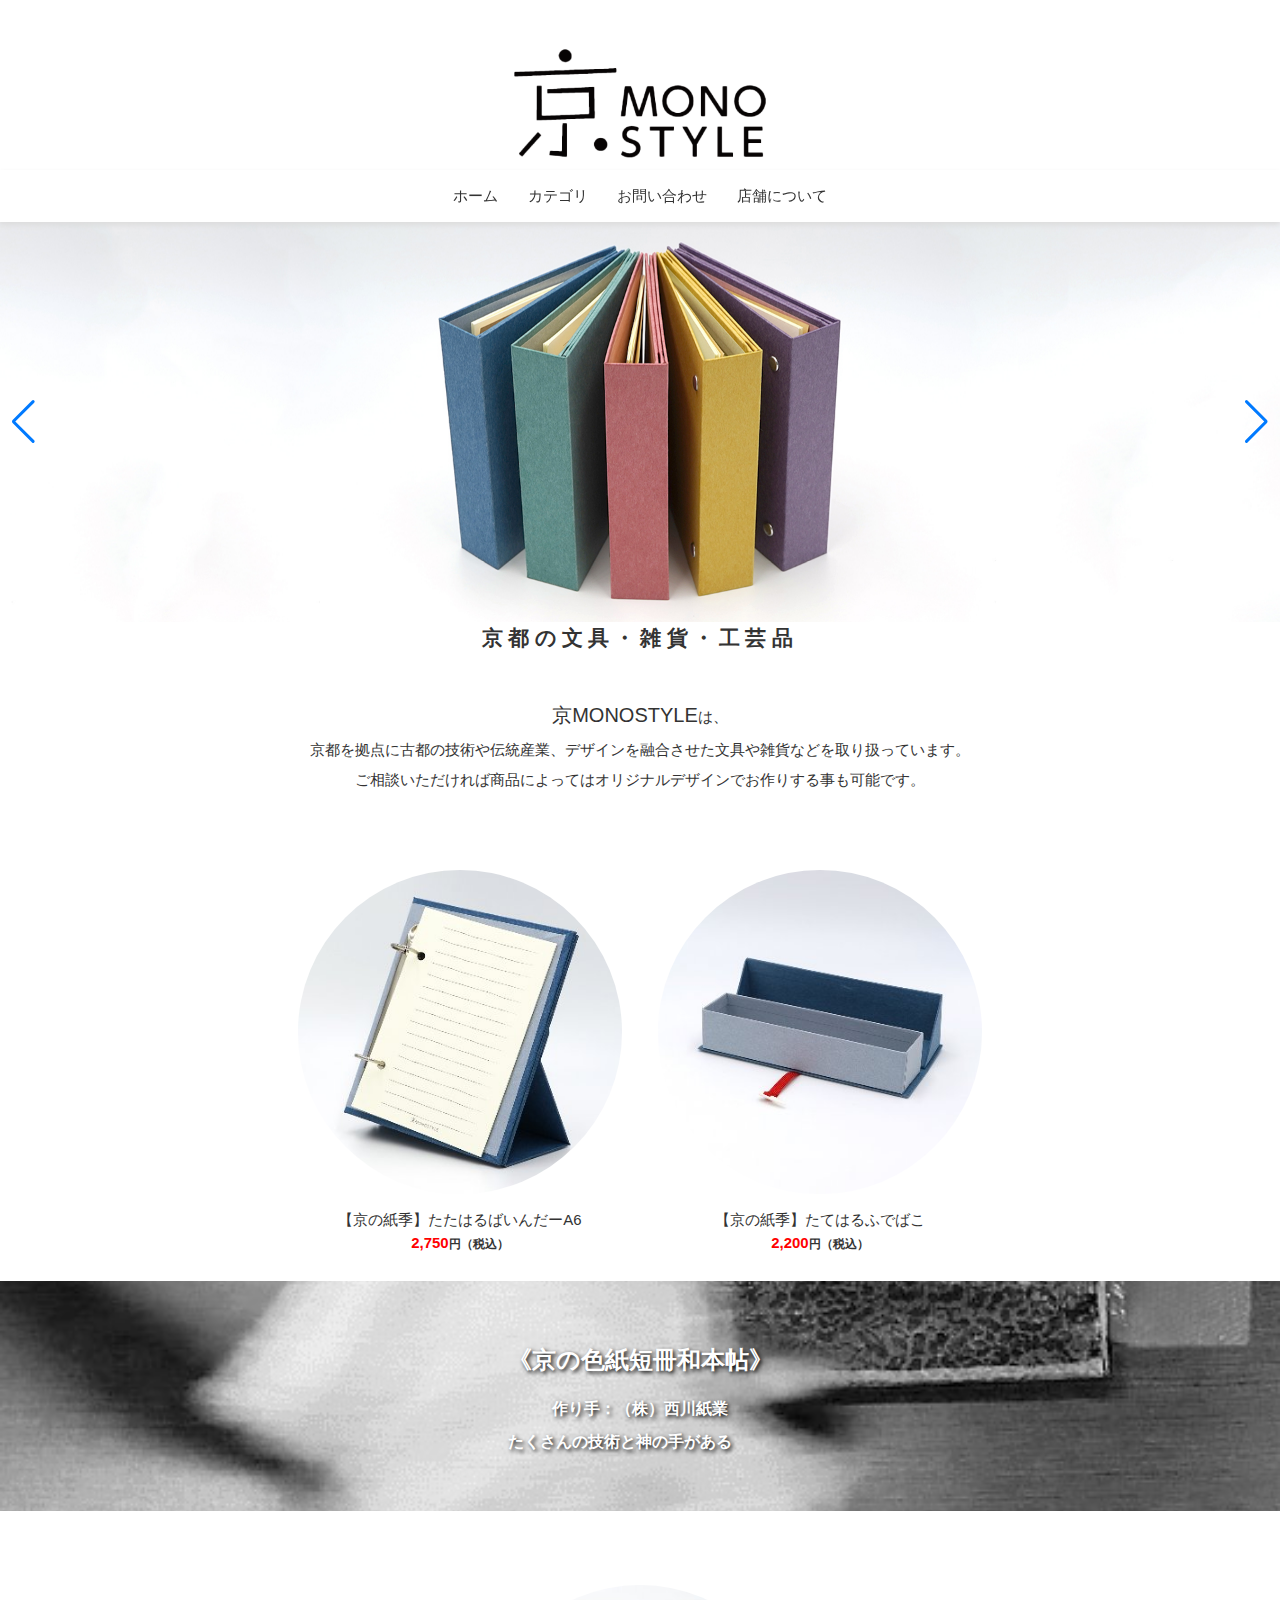
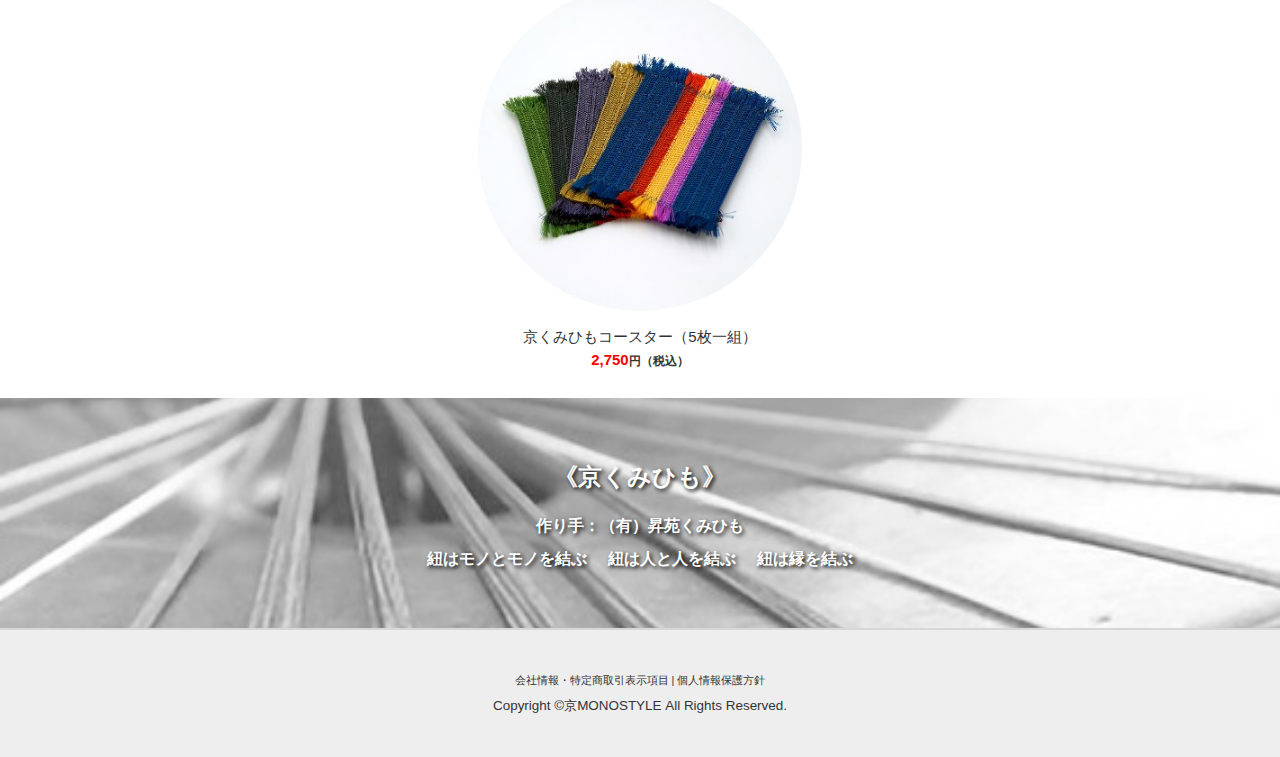
==== index.html @ f0dd2662 "first commit" ====
<!DOCTYPE html>
<html lang="ja">

<head>
  <meta charset="UTF-8">
  <meta name="viewport" content="width=device-width, initial-scale=1.0">
  <title>Document</title>
  <link href="https://fonts.googleapis.com/css2?family=Noto+Serif+JP:wght@200;400;700;900&display=swap" rel="stylesheet">
  <link rel="stylesheet" href="./style.css">
  <!-- <script src="./js/swiper-bundle.min.js" defer></script> -->
  <script src="./js/main.js" defer></script>
</head>

<body id="kyomonostyle">
  <div class="header">
    <div class="header__page-title image-wrapper">
      <img src="./images/logo.png" alt="京MONOSTYLEのロゴ">
    </div>
  </div>
  
  <div id="main-content" class="main">
    <ul class="global-menu">
      <li><a href="#">ホーム</a></li>
      <li><a href="#">カテゴリ</a></li>
      <li><a href="#">お問い合わせ</a></li>
      <li><a href="#">店舗について</a></li>
    </ul>

    <!-- Slider main container -->
    <div class="swiper">
      <!-- Additional required wrapper -->
      <div class="swiper-wrapper">
        <!-- Slides -->
        <div class="swiper-slide">
          <img src="./images/1_home_image-slide_00.jpg" alt="">
        </div>
        <div class="swiper-slide">
          <img src="./images/1_home_image-slide_01.jpg" alt="">
        </div>
        <div class="swiper-slide">
          <img src="./images/1_home_image-slide_02.jpg" alt="">
        </div>
        <div class="swiper-slide">
          <img src="./images/1_home_image-slide_03.jpg" alt="">
        </div>
        <div class="swiper-slide">
          <img src="./images/1_home_image-slide_04.jpg" alt="">
        </div>
      </div>

      <!-- If we need navigation buttons -->
      <div class="swiper-button-prev"></div>
      <div class="swiper-button-next"></div>
    </div>    

    <div class="lead content-width">
      <h2 class="main__header2">京都の文具・雑貨・工芸品</h2>
      <div class="main__lead-copy">
        <span class="font-md">京MONOSTYLE</span>は、<br />京都を拠点に古都の技術や伝統産業、デザインを融合させた文具や雑貨などを取り扱っています。<br />ご相談いただければ商品によってはオリジナルデザインでお作りする事も可能です。
      </div>
    </div>
    <div class="main__inner content-width">
      <ul class="main__item-index">
        <li>
          <a href="">
            <div class="image-wrapper">
              <img src="./images/1_home_list.item.1.15.jpg" alt="">
            </div>
            <div class="main__item-name">
              【京の紙季】たたはるばいんだーA6
            </div> 
            <div class="main__item-fee">
              2,750<span>円（税込）</span>
            </div>
          </a>
        </li>
        <li>
          <a href="">
            <div class="image-wrapper">
              <img src="./images/1_home_list.item.2.1.jpg" alt="">
            </div>
            <div class="main__item-name">
              【京の紙季】たてはるふでばこ
            </div> 
            <div class="main__item-fee">
              2,200<span>円（税込）</span>
            </div>
          </a>
        </li>
      </ul>
    </div>
    <div class="main__maker shop-nishikawa">
      <div class="wrapper">
        <h3 class="main__header3">《京の色紙短冊和本帖》</h3>
        <div class="main__item-maker">作り手：（株）西川紙業</div>
        <div class="main__catch-copy">たくさんの技術と神の手がある</div>
      </div>
    </div>
  
    <div class="main__inner content-width">
      <ul class="main__item-index">
        <li>
          <a href="">
            <div class="image-wrapper">
              <img src="./images/1_home_list.item.8.1.jpg" alt="">
            </div>
            <div class="main__item-name">
              京くみひもコースター（5枚一組）
            </div> 
            <div class="main__item-fee">
              2,750<span>円（税込）</span>
            </div>
          </a>
        </li>
      </ul>
    
    </div>
    <div class="main__maker shop-syouen">
      <div class="wrapper">
        <h3 class="main__header3">《京くみひも》</h3>
        <div class="main__item-maker">作り手：（有）昇苑くみひも</div>
        <div class="main__catch-copy">
          <span>紐はモノとモノを結ぶ</span><span>紐は人と人を結ぶ</span><span>紐は縁を結ぶ</span>
        </div>
      </div>
    </div>
  </div>
 
  <div class="footer">
    <div class="copyright">
      <div class="copyright__small">会社情報・特定商取引表示項目&nbsp;|&nbsp;個人情報保護方針</div>
      <div>Copyright&nbsp;©京MONOSTYLE&nbsp;All&nbsp;Rights&nbsp;Reserved.</div>
    </div>
  </div>
</body>

</html>
---- style.css ----
*,
*::before,
*::after {
  box-sizing: border-box;
}

* {
  margin: 0;
}

html,
body {
  height: 100%;
}

body {
  line-height: 1.7;
  -webkit-font-smoothing: antialiased;
}

img,
picture,
video,
canvas,
svg {
  display: block;
  width: 100%;
  height: 100%;
  -o-object-fit: cover;
     object-fit: cover;
  /* org */
  /* svg {
    display: block;
    max-width: 100%; */
}

input,
button,
textarea,
select {
  font: inherit;
}

p,
h1,
h2,
h3,
h4,
h5,
h6 {
  overflow-wrap: break-word;
}

#root,
#__next {
  isolation: isolate;
}

a {
  color: #333;
}

/**
 * Swiper 8.4.7
 * Most modern mobile touch slider and framework with hardware accelerated transitions
 * https://swiperjs.com
 *
 * Copyright 2014-2023 Vladimir Kharlampidi
 *
 * Released under the MIT License
 *
 * Released on: January 30, 2023
 */
@font-face {
  font-family: swiper-icons;
  src: url("data:application/font-woff;charset=utf-8;base64, [base64]//wADZ2x5ZgAAAywAAADMAAAD2MHtryVoZWFkAAABbAAAADAAAAA2E2+eoWhoZWEAAAGcAAAAHwAAACQC9gDzaG10eAAAAigAAAAZAAAArgJkABFsb2NhAAAC0AAAAFoAAABaFQAUGG1heHAAAAG8AAAAHwAAACAAcABAbmFtZQAAA/gAAAE5AAACXvFdBwlwb3N0AAAFNAAAAGIAAACE5s74hXjaY2BkYGAAYpf5Hu/j+W2+MnAzMYDAzaX6QjD6/4//Bxj5GA8AuRwMYGkAPywL13jaY2BkYGA88P8Agx4j+/8fQDYfA1AEBWgDAIB2BOoAeNpjYGRgYNBh4GdgYgABEMnIABJzYNADCQAACWgAsQB42mNgYfzCOIGBlYGB0YcxjYGBwR1Kf2WQZGhhYGBiYGVmgAFGBiQQkOaawtDAoMBQxXjg/wEGPcYDDA4wNUA2CCgwsAAAO4EL6gAAeNpj2M0gyAACqxgGNWBkZ2D4/wMA+xkDdgAAAHjaY2BgYGaAYBkGRgYQiAHyGMF8FgYHIM3DwMHABGQrMOgyWDLEM1T9/w8UBfEMgLzE////P/5//f/V/xv+r4eaAAeMbAxwIUYmIMHEgKYAYjUcsDAwsLKxc3BycfPw8jEQA/[base64]/uznmfPFBNODM2K7MTQ45YEAZqGP81AmGGcF3iPqOop0r1SPTaTbVkfUe4HXj97wYE+yNwWYxwWu4v1ugWHgo3S1XdZEVqWM7ET0cfnLGxWfkgR42o2PvWrDMBSFj/IHLaF0zKjRgdiVMwScNRAoWUoH78Y2icB/yIY09An6AH2Bdu/UB+yxopYshQiEvnvu0dURgDt8QeC8PDw7Fpji3fEA4z/PEJ6YOB5hKh4dj3EvXhxPqH/SKUY3rJ7srZ4FZnh1PMAtPhwP6fl2PMJMPDgeQ4rY8YT6Gzao0eAEA409DuggmTnFnOcSCiEiLMgxCiTI6Cq5DZUd3Qmp10vO0LaLTd2cjN4fOumlc7lUYbSQcZFkutRG7g6JKZKy0RmdLY680CDnEJ+UMkpFFe1RN7nxdVpXrC4aTtnaurOnYercZg2YVmLN/d/gczfEimrE/fs/bOuq29Zmn8tloORaXgZgGa78yO9/cnXm2BpaGvq25Dv9S4E9+5SIc9PqupJKhYFSSl47+Qcr1mYNAAAAeNptw0cKwkAAAMDZJA8Q7OUJvkLsPfZ6zFVERPy8qHh2YER+3i/BP83vIBLLySsoKimrqKqpa2hp6+jq6RsYGhmbmJqZSy0sraxtbO3sHRydnEMU4uR6yx7JJXveP7WrDycAAAAAAAH//wACeNpjYGRgYOABYhkgZgJCZgZNBkYGLQZtIJsFLMYAAAw3ALgAeNolizEKgDAQBCchRbC2sFER0YD6qVQiBCv/H9ezGI6Z5XBAw8CBK/m5iQQVauVbXLnOrMZv2oLdKFa8Pjuru2hJzGabmOSLzNMzvutpB3N42mNgZGBg4GKQYzBhYMxJLMlj4GBgAYow/P/PAJJhLM6sSoWKfWCAAwDAjgbRAAB42mNgYGBkAIIbCZo5IPrmUn0hGA0AO8EFTQAA");
  font-weight: 400;
  font-style: normal;
}
:root {
  --swiper-theme-color:#007aff;
}

.swiper {
  margin-left: auto;
  margin-right: auto;
  position: relative;
  overflow: hidden;
  list-style: none;
  padding: 0;
  z-index: 1;
}

.swiper-vertical > .swiper-wrapper {
  flex-direction: column;
}

.swiper-wrapper {
  position: relative;
  width: 100%;
  height: 100%;
  z-index: 1;
  display: flex;
  transition-property: transform;
  box-sizing: content-box;
}

.swiper-android .swiper-slide, .swiper-wrapper {
  transform: translate3d(0px, 0, 0);
}

.swiper-pointer-events {
  touch-action: pan-y;
}

.swiper-pointer-events.swiper-vertical {
  touch-action: pan-x;
}

.swiper-slide {
  flex-shrink: 0;
  width: 100%;
  height: 100%;
  position: relative;
  transition-property: transform;
}

.swiper-slide-invisible-blank {
  visibility: hidden;
}

.swiper-autoheight, .swiper-autoheight .swiper-slide {
  height: auto;
}

.swiper-autoheight .swiper-wrapper {
  align-items: flex-start;
  transition-property: transform, height;
}

.swiper-backface-hidden .swiper-slide {
  transform: translateZ(0);
  backface-visibility: hidden;
}

.swiper-3d, .swiper-3d.swiper-css-mode .swiper-wrapper {
  perspective: 1200px;
}

.swiper-3d .swiper-cube-shadow, .swiper-3d .swiper-slide, .swiper-3d .swiper-slide-shadow, .swiper-3d .swiper-slide-shadow-bottom, .swiper-3d .swiper-slide-shadow-left, .swiper-3d .swiper-slide-shadow-right, .swiper-3d .swiper-slide-shadow-top, .swiper-3d .swiper-wrapper {
  transform-style: preserve-3d;
}

.swiper-3d .swiper-slide-shadow, .swiper-3d .swiper-slide-shadow-bottom, .swiper-3d .swiper-slide-shadow-left, .swiper-3d .swiper-slide-shadow-right, .swiper-3d .swiper-slide-shadow-top {
  position: absolute;
  left: 0;
  top: 0;
  width: 100%;
  height: 100%;
  pointer-events: none;
  z-index: 10;
}

.swiper-3d .swiper-slide-shadow {
  background: rgba(0, 0, 0, 0.15);
}

.swiper-3d .swiper-slide-shadow-left {
  background-image: linear-gradient(to left, rgba(0, 0, 0, 0.5), rgba(0, 0, 0, 0));
}

.swiper-3d .swiper-slide-shadow-right {
  background-image: linear-gradient(to right, rgba(0, 0, 0, 0.5), rgba(0, 0, 0, 0));
}

.swiper-3d .swiper-slide-shadow-top {
  background-image: linear-gradient(to top, rgba(0, 0, 0, 0.5), rgba(0, 0, 0, 0));
}

.swiper-3d .swiper-slide-shadow-bottom {
  background-image: linear-gradient(to bottom, rgba(0, 0, 0, 0.5), rgba(0, 0, 0, 0));
}

.swiper-css-mode > .swiper-wrapper {
  overflow: auto;
  scrollbar-width: none;
  -ms-overflow-style: none;
}

.swiper-css-mode > .swiper-wrapper::-webkit-scrollbar {
  display: none;
}

.swiper-css-mode > .swiper-wrapper > .swiper-slide {
  scroll-snap-align: start start;
}

.swiper-horizontal.swiper-css-mode > .swiper-wrapper {
  scroll-snap-type: x mandatory;
}

.swiper-vertical.swiper-css-mode > .swiper-wrapper {
  scroll-snap-type: y mandatory;
}

.swiper-centered > .swiper-wrapper::before {
  content: "";
  flex-shrink: 0;
  order: 9999;
}

.swiper-centered.swiper-horizontal > .swiper-wrapper > .swiper-slide:first-child {
  margin-inline-start: var(--swiper-centered-offset-before);
}

.swiper-centered.swiper-horizontal > .swiper-wrapper::before {
  height: 100%;
  min-height: 1px;
  width: var(--swiper-centered-offset-after);
}

.swiper-centered.swiper-vertical > .swiper-wrapper > .swiper-slide:first-child {
  margin-block-start: var(--swiper-centered-offset-before);
}

.swiper-centered.swiper-vertical > .swiper-wrapper::before {
  width: 100%;
  min-width: 1px;
  height: var(--swiper-centered-offset-after);
}

.swiper-centered > .swiper-wrapper > .swiper-slide {
  scroll-snap-align: center center;
  scroll-snap-stop: always;
}

.swiper-virtual .swiper-slide {
  -webkit-backface-visibility: hidden;
  transform: translateZ(0);
}

.swiper-virtual.swiper-css-mode .swiper-wrapper::after {
  content: "";
  position: absolute;
  left: 0;
  top: 0;
  pointer-events: none;
}

.swiper-virtual.swiper-css-mode.swiper-horizontal .swiper-wrapper::after {
  height: 1px;
  width: var(--swiper-virtual-size);
}

.swiper-virtual.swiper-css-mode.swiper-vertical .swiper-wrapper::after {
  width: 1px;
  height: var(--swiper-virtual-size);
}

:root {
  --swiper-navigation-size:44px;
}

.swiper-button-next, .swiper-button-prev {
  position: absolute;
  top: 50%;
  width: calc(var(--swiper-navigation-size) / 44 * 27);
  height: var(--swiper-navigation-size);
  margin-top: calc(0px - var(--swiper-navigation-size) / 2);
  z-index: 10;
  cursor: pointer;
  display: flex;
  align-items: center;
  justify-content: center;
  color: var(--swiper-navigation-color, var(--swiper-theme-color));
}

.swiper-button-next.swiper-button-disabled, .swiper-button-prev.swiper-button-disabled {
  opacity: 0.35;
  cursor: auto;
  pointer-events: none;
}

.swiper-button-next.swiper-button-hidden, .swiper-button-prev.swiper-button-hidden {
  opacity: 0;
  cursor: auto;
  pointer-events: none;
}

.swiper-navigation-disabled .swiper-button-next, .swiper-navigation-disabled .swiper-button-prev {
  display: none !important;
}

.swiper-button-next:after, .swiper-button-prev:after {
  font-family: swiper-icons;
  font-size: var(--swiper-navigation-size);
  text-transform: none !important;
  letter-spacing: 0;
  font-variant: initial;
  line-height: 1;
}

.swiper-button-prev, .swiper-rtl .swiper-button-next {
  left: 10px;
  right: auto;
}

.swiper-button-prev:after, .swiper-rtl .swiper-button-next:after {
  content: "prev";
}

.swiper-button-next, .swiper-rtl .swiper-button-prev {
  right: 10px;
  left: auto;
}

.swiper-button-next:after, .swiper-rtl .swiper-button-prev:after {
  content: "next";
}

.swiper-button-lock {
  display: none;
}

.swiper-pagination {
  position: absolute;
  text-align: center;
  transition: 0.3s opacity;
  transform: translate3d(0, 0, 0);
  z-index: 10;
}

.swiper-pagination.swiper-pagination-hidden {
  opacity: 0;
}

.swiper-pagination-disabled > .swiper-pagination, .swiper-pagination.swiper-pagination-disabled {
  display: none !important;
}

.swiper-horizontal > .swiper-pagination-bullets, .swiper-pagination-bullets.swiper-pagination-horizontal, .swiper-pagination-custom, .swiper-pagination-fraction {
  bottom: 10px;
  left: 0;
  width: 100%;
}

.swiper-pagination-bullets-dynamic {
  overflow: hidden;
  font-size: 0;
}

.swiper-pagination-bullets-dynamic .swiper-pagination-bullet {
  transform: scale(0.33);
  position: relative;
}

.swiper-pagination-bullets-dynamic .swiper-pagination-bullet-active {
  transform: scale(1);
}

.swiper-pagination-bullets-dynamic .swiper-pagination-bullet-active-main {
  transform: scale(1);
}

.swiper-pagination-bullets-dynamic .swiper-pagination-bullet-active-prev {
  transform: scale(0.66);
}

.swiper-pagination-bullets-dynamic .swiper-pagination-bullet-active-prev-prev {
  transform: scale(0.33);
}

.swiper-pagination-bullets-dynamic .swiper-pagination-bullet-active-next {
  transform: scale(0.66);
}

.swiper-pagination-bullets-dynamic .swiper-pagination-bullet-active-next-next {
  transform: scale(0.33);
}

.swiper-pagination-bullet {
  width: var(--swiper-pagination-bullet-width, var(--swiper-pagination-bullet-size, 8px));
  height: var(--swiper-pagination-bullet-height, var(--swiper-pagination-bullet-size, 8px));
  display: inline-block;
  border-radius: 50%;
  background: var(--swiper-pagination-bullet-inactive-color, #000);
  opacity: var(--swiper-pagination-bullet-inactive-opacity, 0.2);
}

button.swiper-pagination-bullet {
  border: none;
  margin: 0;
  padding: 0;
  box-shadow: none;
  -webkit-appearance: none;
  -moz-appearance: none;
       appearance: none;
}

.swiper-pagination-clickable .swiper-pagination-bullet {
  cursor: pointer;
}

.swiper-pagination-bullet:only-child {
  display: none !important;
}

.swiper-pagination-bullet-active {
  opacity: var(--swiper-pagination-bullet-opacity, 1);
  background: var(--swiper-pagination-color, var(--swiper-theme-color));
}

.swiper-pagination-vertical.swiper-pagination-bullets, .swiper-vertical > .swiper-pagination-bullets {
  right: 10px;
  top: 50%;
  transform: translate3d(0px, -50%, 0);
}

.swiper-pagination-vertical.swiper-pagination-bullets .swiper-pagination-bullet, .swiper-vertical > .swiper-pagination-bullets .swiper-pagination-bullet {
  margin: var(--swiper-pagination-bullet-vertical-gap, 6px) 0;
  display: block;
}

.swiper-pagination-vertical.swiper-pagination-bullets.swiper-pagination-bullets-dynamic, .swiper-vertical > .swiper-pagination-bullets.swiper-pagination-bullets-dynamic {
  top: 50%;
  transform: translateY(-50%);
  width: 8px;
}

.swiper-pagination-vertical.swiper-pagination-bullets.swiper-pagination-bullets-dynamic .swiper-pagination-bullet, .swiper-vertical > .swiper-pagination-bullets.swiper-pagination-bullets-dynamic .swiper-pagination-bullet {
  display: inline-block;
  transition: 0.2s transform, 0.2s top;
}

.swiper-horizontal > .swiper-pagination-bullets .swiper-pagination-bullet, .swiper-pagination-horizontal.swiper-pagination-bullets .swiper-pagination-bullet {
  margin: 0 var(--swiper-pagination-bullet-horizontal-gap, 4px);
}

.swiper-horizontal > .swiper-pagination-bullets.swiper-pagination-bullets-dynamic, .swiper-pagination-horizontal.swiper-pagination-bullets.swiper-pagination-bullets-dynamic {
  left: 50%;
  transform: translateX(-50%);
  white-space: nowrap;
}

.swiper-horizontal > .swiper-pagination-bullets.swiper-pagination-bullets-dynamic .swiper-pagination-bullet, .swiper-pagination-horizontal.swiper-pagination-bullets.swiper-pagination-bullets-dynamic .swiper-pagination-bullet {
  transition: 0.2s transform, 0.2s left;
}

.swiper-horizontal.swiper-rtl > .swiper-pagination-bullets-dynamic .swiper-pagination-bullet {
  transition: 0.2s transform, 0.2s right;
}

.swiper-pagination-progressbar {
  background: rgba(0, 0, 0, 0.25);
  position: absolute;
}

.swiper-pagination-progressbar .swiper-pagination-progressbar-fill {
  background: var(--swiper-pagination-color, var(--swiper-theme-color));
  position: absolute;
  left: 0;
  top: 0;
  width: 100%;
  height: 100%;
  transform: scale(0);
  transform-origin: left top;
}

.swiper-rtl .swiper-pagination-progressbar .swiper-pagination-progressbar-fill {
  transform-origin: right top;
}

.swiper-horizontal > .swiper-pagination-progressbar, .swiper-pagination-progressbar.swiper-pagination-horizontal, .swiper-pagination-progressbar.swiper-pagination-vertical.swiper-pagination-progressbar-opposite, .swiper-vertical > .swiper-pagination-progressbar.swiper-pagination-progressbar-opposite {
  width: 100%;
  height: 4px;
  left: 0;
  top: 0;
}

.swiper-horizontal > .swiper-pagination-progressbar.swiper-pagination-progressbar-opposite, .swiper-pagination-progressbar.swiper-pagination-horizontal.swiper-pagination-progressbar-opposite, .swiper-pagination-progressbar.swiper-pagination-vertical, .swiper-vertical > .swiper-pagination-progressbar {
  width: 4px;
  height: 100%;
  left: 0;
  top: 0;
}

.swiper-pagination-lock {
  display: none;
}

.swiper-scrollbar {
  border-radius: 10px;
  position: relative;
  -ms-touch-action: none;
  background: rgba(0, 0, 0, 0.1);
}

.swiper-scrollbar-disabled > .swiper-scrollbar, .swiper-scrollbar.swiper-scrollbar-disabled {
  display: none !important;
}

.swiper-horizontal > .swiper-scrollbar, .swiper-scrollbar.swiper-scrollbar-horizontal {
  position: absolute;
  left: 1%;
  bottom: 3px;
  z-index: 50;
  height: 5px;
  width: 98%;
}

.swiper-scrollbar.swiper-scrollbar-vertical, .swiper-vertical > .swiper-scrollbar {
  position: absolute;
  right: 3px;
  top: 1%;
  z-index: 50;
  width: 5px;
  height: 98%;
}

.swiper-scrollbar-drag {
  height: 100%;
  width: 100%;
  position: relative;
  background: rgba(0, 0, 0, 0.5);
  border-radius: 10px;
  left: 0;
  top: 0;
}

.swiper-scrollbar-cursor-drag {
  cursor: move;
}

.swiper-scrollbar-lock {
  display: none;
}

.swiper-zoom-container {
  width: 100%;
  height: 100%;
  display: flex;
  justify-content: center;
  align-items: center;
  text-align: center;
}

.swiper-zoom-container > canvas, .swiper-zoom-container > img, .swiper-zoom-container > svg {
  max-width: 100%;
  max-height: 100%;
  -o-object-fit: contain;
     object-fit: contain;
}

.swiper-slide-zoomed {
  cursor: move;
}

.swiper-lazy-preloader {
  width: 42px;
  height: 42px;
  position: absolute;
  left: 50%;
  top: 50%;
  margin-left: -21px;
  margin-top: -21px;
  z-index: 10;
  transform-origin: 50%;
  box-sizing: border-box;
  border: 4px solid var(--swiper-preloader-color, var(--swiper-theme-color));
  border-radius: 50%;
  border-top-color: transparent;
}

.swiper-watch-progress .swiper-slide-visible .swiper-lazy-preloader, .swiper:not(.swiper-watch-progress) .swiper-lazy-preloader {
  animation: swiper-preloader-spin 1s infinite linear;
}

.swiper-lazy-preloader-white {
  --swiper-preloader-color:#fff;
}

.swiper-lazy-preloader-black {
  --swiper-preloader-color:#000;
}

@keyframes swiper-preloader-spin {
  0% {
    transform: rotate(0deg);
  }
  100% {
    transform: rotate(360deg);
  }
}
.swiper .swiper-notification {
  position: absolute;
  left: 0;
  top: 0;
  pointer-events: none;
  opacity: 0;
  z-index: -1000;
}

.swiper-free-mode > .swiper-wrapper {
  transition-timing-function: ease-out;
  margin: 0 auto;
}

.swiper-grid > .swiper-wrapper {
  flex-wrap: wrap;
}

.swiper-grid-column > .swiper-wrapper {
  flex-wrap: wrap;
  flex-direction: column;
}

.swiper-fade.swiper-free-mode .swiper-slide {
  transition-timing-function: ease-out;
}

.swiper-fade .swiper-slide {
  pointer-events: none;
  transition-property: opacity;
}

.swiper-fade .swiper-slide .swiper-slide {
  pointer-events: none;
}

.swiper-fade .swiper-slide-active, .swiper-fade .swiper-slide-active .swiper-slide-active {
  pointer-events: auto;
}

.swiper-cube {
  overflow: visible;
}

.swiper-cube .swiper-slide {
  pointer-events: none;
  backface-visibility: hidden;
  z-index: 1;
  visibility: hidden;
  transform-origin: 0 0;
  width: 100%;
  height: 100%;
}

.swiper-cube .swiper-slide .swiper-slide {
  pointer-events: none;
}

.swiper-cube.swiper-rtl .swiper-slide {
  transform-origin: 100% 0;
}

.swiper-cube .swiper-slide-active, .swiper-cube .swiper-slide-active .swiper-slide-active {
  pointer-events: auto;
}

.swiper-cube .swiper-slide-active, .swiper-cube .swiper-slide-next, .swiper-cube .swiper-slide-next + .swiper-slide, .swiper-cube .swiper-slide-prev {
  pointer-events: auto;
  visibility: visible;
}

.swiper-cube .swiper-slide-shadow-bottom, .swiper-cube .swiper-slide-shadow-left, .swiper-cube .swiper-slide-shadow-right, .swiper-cube .swiper-slide-shadow-top {
  z-index: 0;
  backface-visibility: hidden;
}

.swiper-cube .swiper-cube-shadow {
  position: absolute;
  left: 0;
  bottom: 0px;
  width: 100%;
  height: 100%;
  opacity: 0.6;
  z-index: 0;
}

.swiper-cube .swiper-cube-shadow:before {
  content: "";
  background: #000;
  position: absolute;
  left: 0;
  top: 0;
  bottom: 0;
  right: 0;
  filter: blur(50px);
}

.swiper-flip {
  overflow: visible;
}

.swiper-flip .swiper-slide {
  pointer-events: none;
  backface-visibility: hidden;
  z-index: 1;
}

.swiper-flip .swiper-slide .swiper-slide {
  pointer-events: none;
}

.swiper-flip .swiper-slide-active, .swiper-flip .swiper-slide-active .swiper-slide-active {
  pointer-events: auto;
}

.swiper-flip .swiper-slide-shadow-bottom, .swiper-flip .swiper-slide-shadow-left, .swiper-flip .swiper-slide-shadow-right, .swiper-flip .swiper-slide-shadow-top {
  z-index: 0;
  backface-visibility: hidden;
}

.swiper-creative .swiper-slide {
  backface-visibility: hidden;
  overflow: hidden;
  transition-property: transform, opacity, height;
}

.swiper-cards {
  overflow: visible;
}

.swiper-cards .swiper-slide {
  transform-origin: center bottom;
  backface-visibility: hidden;
  overflow: hidden;
}

html {
  scroll-behavior: smooth;
}

body {
  font-family: "Noto Sans JP", sans-serif;
  font-size: 93.375%;
  line-height: 1.5;
  color: #333;
}

.noto-serif-jp {
  font-family: "Noto Serif JP", serif;
  font-optical-sizing: auto;
  font-style: normal;
}
.noto-serif-jp__md {
  font-weight: 600;
}

.noto-sans-jp {
  font-family: "Noto Sans JP", sans-serif;
  font-optical-sizing: auto;
  font-style: normal;
}
.noto-sans-jp__md {
  font-weight: 500;
}

h1, h2, h3, h4, h5 {
  font-feature-settings: "palt" 1;
}

img {
  vertical-align: bottom;
}

ul {
  padding: 0;
}
ul li {
  list-style-type: none;
}

li {
  list-style-type: none;
}

a {
  text-decoration: none;
}

.mb-sm {
  margin-bottom: 16px !important;
}

.mb-md {
  margin-bottom: 30px !important;
}

.mb-lg {
  margin-bottom: 80px !important;
}
@media (min-width: 960px) {
  .mb-lg {
    margin-bottom: 150px !important;
  }
}

.pb-sm {
  padding-bottom: 16px !important;
}

.pb-lg {
  padding-bottom: 80px !important;
}
@media (min-width: 960px) {
  .pb-lg {
    padding-bottom: 150px !important;
  }
}

.margin-top-1dot5em {
  margin-top: 1.5em;
}

.margin-top-1em {
  margin-top: 1em;
}

.margin-top-dot75em {
  margin-top: 0.75em;
}

.margin-top-dot5em {
  margin-top: 0.5em;
}

.margin-bottom-1dot5em {
  margin-bottom: 1.5em;
}

.margin-bottom-1em {
  margin-bottom: 1em;
}

.margin-bottom-dot75em {
  margin-bottom: 0.75em;
}

.margin-bottom-dot5em {
  margin-bottom: 0.5em;
}

.content-width, .modal {
  width: 90%;
  margin: 0 auto;
  max-width: 1080px;
}

#main-content {
  position: relative;
  z-index: 0;
}

.font-sm {
  font-size: 12px;
}
@media (min-width: 960px) {
  .font-sm {
    font-size: 14px;
  }
}

.font-md {
  font-size: 18px;
}
@media (min-width: 960px) {
  .font-md {
    font-size: 20px;
  }
}

.font-lr {
  font-size: 18px;
}
@media (min-width: 960px) {
  .font-lr {
    font-size: 24px;
  }
}

.font-lg {
  font-size: 21px;
}
@media (min-width: 960px) {
  .font-lg {
    font-size: 30px;
  }
}

.letter-space-dot25em {
  letter-spacing: 0.25em;
}

.global-menu {
  position: sticky;
  top: 0;
  display: flex;
  justify-content: center;
  gap: 1em;
  padding: 0.75em 0;
  background-color: #fff;
  box-shadow: 0px 3px 5px #ddd;
  z-index: 100;
}
@media (min-width: 960px) {
  .global-menu {
    gap: 2em;
    padding: 1em 0;
  }
}

.search {
  position: relative;
  width: 300px;
  height: 30px;
  margin-left: auto;
  font-family: "Noto Sans JP", sans-serif;
  font-size: 13px;
  font-weight: 500;
  border: 2px solid #EEEEEF;
  border-radius: 5px;
}
.search__input {
  position: absolute;
  top: 0;
  left: 0;
  width: 100%;
  height: 100%;
  padding-left: 1em;
}
.search__submit-btn {
  position: absolute;
  top: 0;
  right: 0;
  height: 100%;
  padding: 0 10px;
  color: #fff;
  background-color: #EEEEEF;
  border-radius: 0 2px 2px 0;
}

.subscript {
  position: relative;
}
.subscript > span {
  position: absolute;
  bottom: -7px;
  left: 50%;
  transform: translateX(-50%);
  width: -moz-max-content;
  width: max-content;
  font-size: 7px;
  color: #333;
}

.image-wrapper {
  margin-bottom: 0.8em;
}
.image-wrapper > img {
  width: 100%;
  height: 100%;
  -o-object-fit: cover;
     object-fit: cover;
}
.image-wrapper > figcaption {
  text-align: center;
  font-family: "Noto Sans JP", sans-serif;
  font-size: 0.8rem;
}

.image-wrapper.ami,
.flex-wrapper.ami {
  position: relative;
}
.image-wrapper.ami::after,
.flex-wrapper.ami::after {
  position: absolute;
  content: "";
  top: 50%;
  transform: translateY(-50%);
  left: 0;
  width: 100%;
  height: 100%;
  background-color: #D7EBEA;
  width: 100%;
  height: 70%;
  z-index: -1;
}
.image-wrapper.ami > img,
.flex-wrapper.ami > img {
  -o-object-fit: contain;
     object-fit: contain;
}

.mq-sm-apear {
  display: inline-block;
}
@media (min-width: 960px) {
  .mq-sm-apear {
    display: none;
  }
}

.mq-lg-apear {
  display: none;
}
@media (min-width: 960px) {
  .mq-lg-apear {
    display: inline-block;
  }
}

.modal__inner {
  position: fixed;
  top: 0;
  left: 0;
  width: 100%;
  height: 100vh;
  padding: 80px 0 40px;
  background-color: rgba(0, 0, 0, 0.9);
  overflow-y: scroll;
  transform: translateX(-100%);
  transition: 0.5s;
  opacity: 0;
  z-index: 100;
}
@media (min-width: 600px) {
  .modal__inner {
    padding: 90px 0 60px;
  }
}
@media (min-width: 960px) {
  .modal__inner {
    padding: 100px 0;
  }
}
.modal__inner.active {
  transform: translateX(0);
  opacity: 1;
}
.modal__window {
  display: flex;
  flex-direction: column;
  align-items: center;
  gap: 60px;
  flex-wrap: nowrap;
}
.modal__image {
  flex-shrink: 0;
  width: 90%;
  aspect-ratio: 4/3;
  overflow: hidden;
}
@media (min-width: 960px) {
  .modal__image {
    width: 900px;
  }
}
.modal__image.port {
  width: 75%;
  aspect-ratio: 3/4;
}
@media (min-width: 960px) {
  .modal__image.port {
    width: 650px;
  }
}
.modal__image img {
  width: 100%;
  height: 100%;
  -o-object-fit: contain;
     object-fit: contain;
}
.modal__toggle-btn {
  position: fixed;
  top: 15px;
  right: 15px;
  margin: 0;
  padding: 10px 15px;
  color: white;
  background-color: #EEEEEF;
  border-radius: 5px;
  transition: 0.5s;
  transform: translateX(400%);
  visibility: hidden;
  opacity: 0;
  z-index: 101;
}
@media (min-width: 600px) {
  .modal__toggle-btn {
    top: 20px;
    right: 20px;
  }
}
@media (min-width: 960px) {
  .modal__toggle-btn {
    top: 20px;
    right: 30px;
  }
}
.modal__toggle-btn.active {
  transform: translateX(0);
  visibility: visible;
  opacity: 1;
}

.header__page-title {
  width: 50%;
  margin: 0 auto;
  padding: 3em 0 2em;
  margin-bottom: unset;
}
@media (min-width: 960px) {
  .header__page-title {
    width: 25%;
    padding: 3em 0 1em;
  }
}
@media (min-width: 960px) {
  .header {
    background-color: unset;
    background-image: url("");
    background-size: cover;
    background-position: center;
    background-repeat: no-repeat;
    background-attachment: scroll;
    background-clip: border-box;
    color: inherit;
    display: block;
    position: relative;
    margin: 0 auto;
    max-width: 1080px;
    width: 90%;
    height: 170px;
  }
}

.footer {
  padding: 3em 0;
  line-height: 1;
  background-color: #EEEEEF;
  border-top: 2px solid #d8d7d7;
}
.footer .copyright {
  display: flex;
  flex-direction: column;
  gap: 1em;
  font-size: 0.9em;
  line-height: 1;
}
.footer .copyright__small {
  font-size: 0.8em;
}
@media (min-width: 960px) {
  .footer .copyright > br {
    display: none;
  }
}

#kyomonostyle {
  text-align: center;
}
#kyomonostyle .main__header2 {
  margin-bottom: 0.5em;
  font-size: 1.4em;
  letter-spacing: 0.25em;
}
@media (min-width: 960px) {
  #kyomonostyle .main__header2 {
    margin-bottom: 2em;
  }
}
@media (min-width: 960px) {
  #kyomonostyle .main__lead-copy {
    line-height: 2;
  }
}
#kyomonostyle .main__inner {
  padding: 2em 0 1em;
}
@media (min-width: 960px) {
  #kyomonostyle .main__inner {
    padding: 5em 0 2em;
  }
}
@media (min-width: 960px) {
  #kyomonostyle .main__item-index {
    display: flex;
    justify-content: center;
  }
}
#kyomonostyle .main__item-index > li > a {
  display: flex;
  flex-direction: column;
  align-items: center;
  gap: 0.5em;
  line-height: 1;
}
#kyomonostyle .main__item-index.image-wrapper {
  margin-bottom: unset;
}
#kyomonostyle .main__item-index > li:not(:first-of-type) {
  margin-top: 1em;
}
@media (min-width: 960px) {
  #kyomonostyle .main__item-index > li:not(:first-of-type) {
    margin-top: unset;
  }
}
#kyomonostyle .main__item-index .image-wrapper {
  width: 60%;
  height: 60%;
  border-radius: 50%;
  overflow: hidden;
}
@media (min-width: 960px) {
  #kyomonostyle .main__item-index .image-wrapper {
    width: 90%;
  }
}
#kyomonostyle .main__maker {
  display: grid;
  place-content: center;
  width: 100%;
  height: 230px;
  background-color: unset;
  background-image: url("../images/1_home_obi_NishikawaPaperIndustry_img-sm.jpg");
  background-size: cover;
  background-position: center;
  background-repeat: no-repeat;
  background-attachment: scroll;
  background-clip: border-box;
  color: inherit;
}
#kyomonostyle .main__maker.shop-syouen {
  background-color: unset;
  background-image: url("../images/1_home_obi_Syowen_img-sm.jpg");
  background-size: cover;
  background-position: center;
  background-repeat: no-repeat;
  background-attachment: scroll;
  background-clip: border-box;
  color: inherit;
}
#kyomonostyle .main__header3, #kyomonostyle .main__item-maker, #kyomonostyle .main__catch-copy {
  font-weight: 900;
  color: #fff;
  text-shadow: 2px 2px 4px #000;
}
#kyomonostyle .main__header3 {
  margin-bottom: 0.75em;
  font-size: 1.5rem;
}
#kyomonostyle .main__item-maker, #kyomonostyle .main__catch-copy {
  font-size: 1.1em;
}
#kyomonostyle .main__catch-copy {
  display: flex;
  flex-direction: column;
  gap: 0.5em;
  margin-top: 0.75em;
  line-height: 1;
}
@media (min-width: 960px) {
  #kyomonostyle .main__catch-copy {
    flex-direction: row;
    gap: 1.25em;
  }
}
#kyomonostyle .main__item-fee {
  font-weight: 900;
  font-feature-settings: "palt" 1;
  color: red;
}
#kyomonostyle .main__item-fee > span {
  color: #333;
  font-size: 0.8em;
}

.swiper {
  width: 100%;
  height: 400px;
}/*# sourceMappingURL=style.css.map */
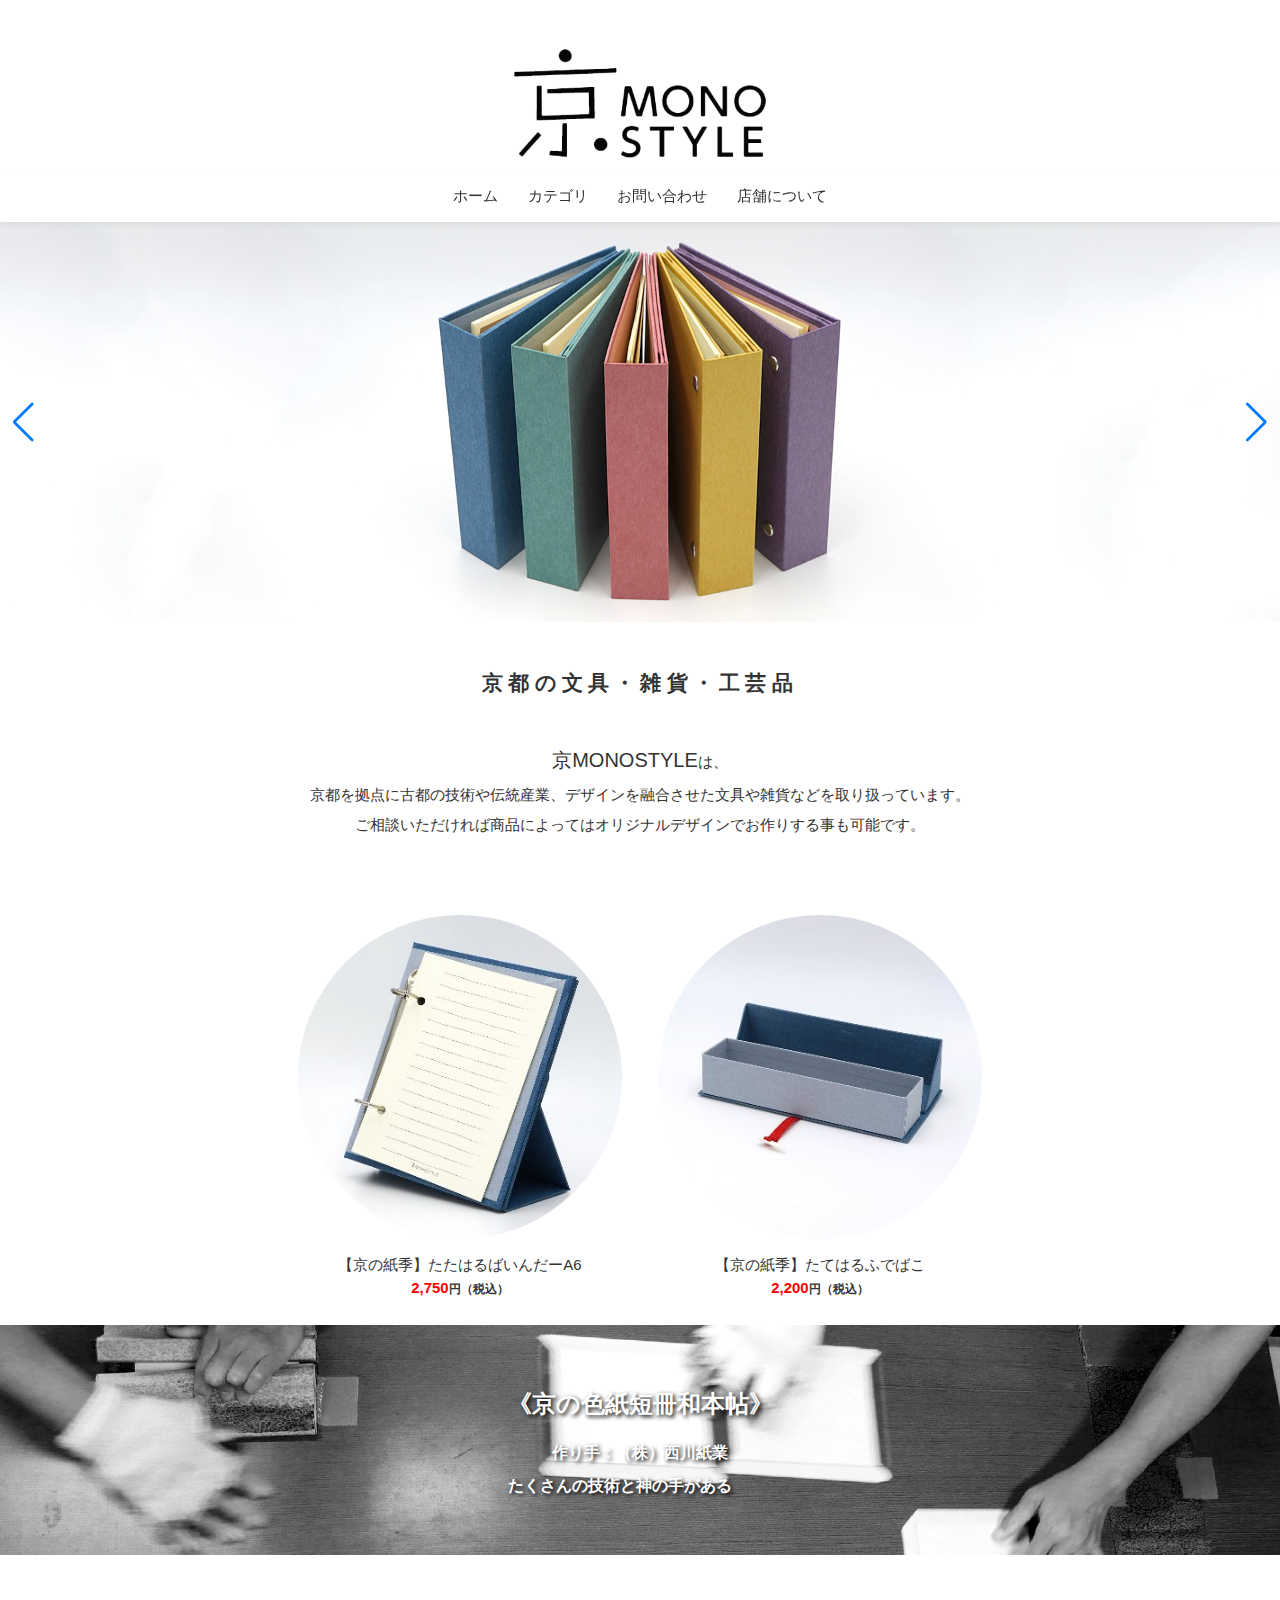
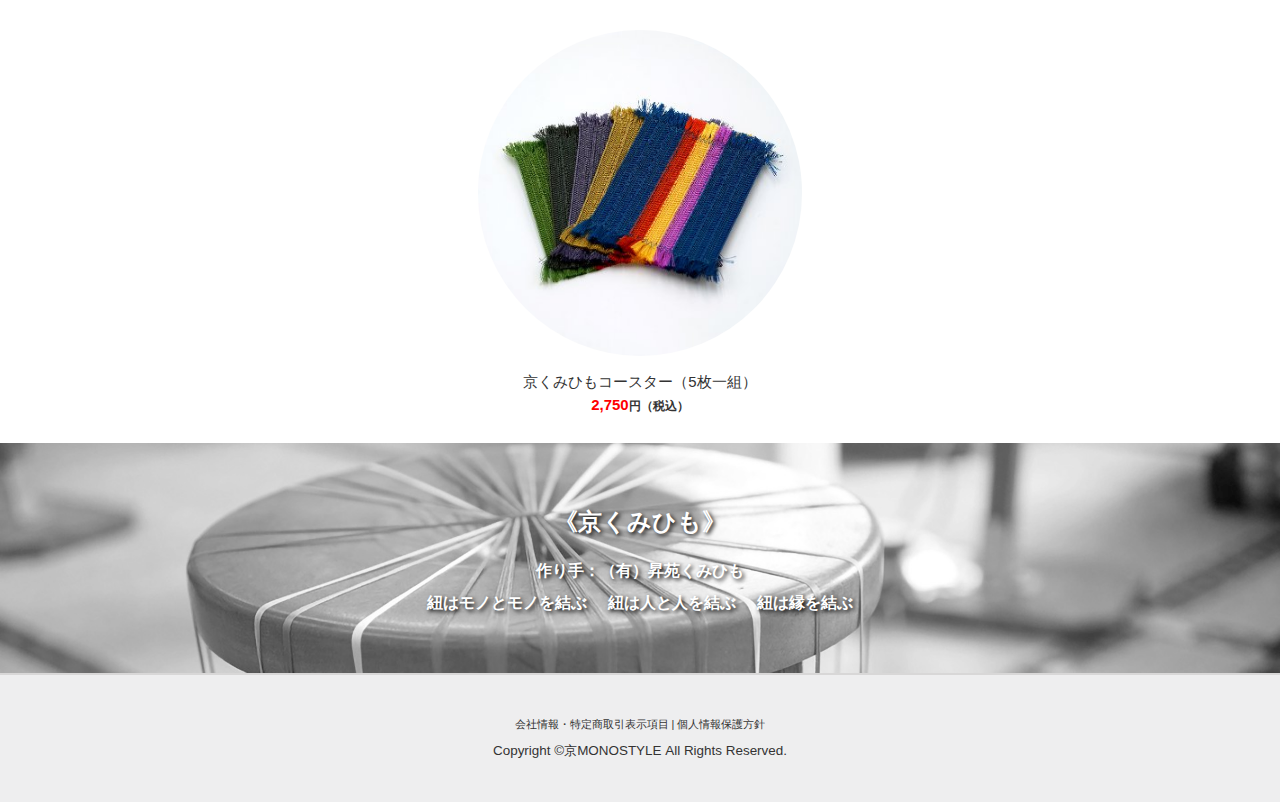
==== commit 77204b50: "fix first, edit top page" ====
--- a/index.html
+++ b/index.html
@@ -11,128 +11,146 @@
   <script src="./js/main.js" defer></script>
 </head>
 
-<body id="kyomonostyle">
-  <div class="header">
-    <div class="header__page-title image-wrapper">
-      <img src="./images/logo.png" alt="京MONOSTYLEのロゴ">
+<body>
+  <div id="kyomonostyle">
+    <div class="header">
+      <div class="header__page-title image-wrapper">
+        <!-- <img src="/library/common/images/kyomonostyle/logo.png" alt="京MONOSTYLEのロゴ"> -->
+        <img src="./images/logo.png" alt="京MONOSTYLEのロゴ">
+      </div>
     </div>
-  </div>
+    
+    <div id="main-content" class="main">
+      <ul class="global-menu">
+        <li><a href="#">ホーム</a></li>
+        <li><a href="#">カテゴリ</a></li>
+        <li><a href="#">お問い合わせ</a></li>
+        <li><a href="#">店舗について</a></li>
+      </ul>
   
-  <div id="main-content" class="main">
-    <ul class="global-menu">
-      <li><a href="#">ホーム</a></li>
-      <li><a href="#">カテゴリ</a></li>
-      <li><a href="#">お問い合わせ</a></li>
-      <li><a href="#">店舗について</a></li>
-    </ul>
-
-    <!-- Slider main container -->
-    <div class="swiper">
-      <!-- Additional required wrapper -->
-      <div class="swiper-wrapper">
-        <!-- Slides -->
-        <div class="swiper-slide">
-          <img src="./images/1_home_image-slide_00.jpg" alt="">
+      <!-- Slider main container -->
+      <div class="swiper">
+        <!-- Additional required wrapper -->
+        <div class="swiper-wrapper">
+          <!-- Slides -->
+          <div class="swiper-slide">
+            <!-- <img src="/library/common/images/kyomonostyle/1_home_image-slide_00.jpg" alt=""> -->
+            <img src="./images/1_home_image-slide_00.jpg" alt="">
+          </div>
+          <div class="swiper-slide">
+            <!-- <img src="/library/common/images/kyomonostyle/1_home_image-slide_01.jpg" alt=""> -->
+            <img src="./images/1_home_image-slide_01.jpg" alt="">
+          </div>
+          <div class="swiper-slide">
+            <!-- <img src="/library/common/images/kyomonostyle/1_home_image-slide_02.jpg" alt=""> -->
+            <img src="./images/1_home_image-slide_02.jpg" alt="">
+          </div>
+          <div class="swiper-slide">
+            <!-- <img src="/library/common/images/kyomonostyle/1_home_image-slide_03.jpg" alt=""> -->
+            <img src="./images/1_home_image-slide_03.jpg" alt="">
+          </div>
+          <div class="swiper-slide">
+            <!-- <img src="/library/common/images/kyomonostyle/1_home_image-slide_04.jpg" alt=""> -->
+            <img src="./images/1_home_image-slide_04.jpg" alt="">
+          </div>
         </div>
-        <div class="swiper-slide">
-          <img src="./images/1_home_image-slide_01.jpg" alt="">
-        </div>
-        <div class="swiper-slide">
-          <img src="./images/1_home_image-slide_02.jpg" alt="">
-        </div>
-        <div class="swiper-slide">
-          <img src="./images/1_home_image-slide_03.jpg" alt="">
-        </div>
-        <div class="swiper-slide">
-          <img src="./images/1_home_image-slide_04.jpg" alt="">
+  
+        <!-- If we need navigation buttons -->
+        <div class="swiper-button-prev"></div>
+        <div class="swiper-button-next"></div>
+      </div>    
+  
+      <div class="main__lead content-width">
+        <h2 class="main__header2">京都の文具・雑貨・工芸品</h2>
+        <div class="main__lead-copy">
+          <span class="font-md">京MONOSTYLE</span>は、<br />京都を拠点に古都の技術や伝統産業、デザインを融合させた文具や雑貨などを取り扱っています。<br />ご相談いただければ商品によってはオリジナルデザインでお作りする事も可能です。
         </div>
       </div>
-
-      <!-- If we need navigation buttons -->
-      <div class="swiper-button-prev"></div>
-      <div class="swiper-button-next"></div>
-    </div>    
-
-    <div class="lead content-width">
-      <h2 class="main__header2">京都の文具・雑貨・工芸品</h2>
-      <div class="main__lead-copy">
-        <span class="font-md">京MONOSTYLE</span>は、<br />京都を拠点に古都の技術や伝統産業、デザインを融合させた文具や雑貨などを取り扱っています。<br />ご相談いただければ商品によってはオリジナルデザインでお作りする事も可能です。
+      <div class="main__inner content-width">
+        <ul class="main__item-index">
+          <li>
+            <a href="">
+              <div class="image-wrapper">
+                <!-- <img src="/library/common/images/kyomonostyle/1_home_list.item.1.15.jpg" alt=""> -->
+                <img src="./images/1_home_list.item.1.15.jpg" alt="">
+              </div>
+              <div class="main__item-name">
+                【京の紙季】たたはるばいんだーA6
+              </div> 
+              <div class="main__item-fee">
+                2,750<span>円（税込）</span>
+              </div>
+            </a>
+          </li>
+          <li>
+            <a href="">
+              <div class="image-wrapper">
+                <!-- <img src="/library/common/images/kyomonostyle/1_home_list.item.2.1.jpg" alt=""> -->
+                <img src="./images/1_home_list.item.2.1.jpg" alt="">
+              </div>
+              <div class="main__item-name">
+                【京の紙季】たてはるふでばこ
+              </div> 
+              <div class="main__item-fee">
+                2,200<span>円（税込）</span>
+              </div>
+            </a>
+          </li>
+        </ul>
       </div>
-    </div>
-    <div class="main__inner content-width">
-      <ul class="main__item-index">
-        <li>
-          <a href="">
-            <div class="image-wrapper">
-              <img src="./images/1_home_list.item.1.15.jpg" alt="">
-            </div>
-            <div class="main__item-name">
-              【京の紙季】たたはるばいんだーA6
-            </div> 
-            <div class="main__item-fee">
-              2,750<span>円（税込）</span>
-            </div>
-          </a>
-        </li>
-        <li>
-          <a href="">
-            <div class="image-wrapper">
-              <img src="./images/1_home_list.item.2.1.jpg" alt="">
-            </div>
-            <div class="main__item-name">
-              【京の紙季】たてはるふでばこ
-            </div> 
-            <div class="main__item-fee">
-              2,200<span>円（税込）</span>
-            </div>
-          </a>
-        </li>
-      </ul>
-    </div>
-    <div class="main__maker shop-nishikawa">
-      <div class="wrapper">
-        <h3 class="main__header3">《京の色紙短冊和本帖》</h3>
-        <div class="main__item-maker">作り手：（株）西川紙業</div>
-        <div class="main__catch-copy">たくさんの技術と神の手がある</div>
+      <div class="main__maker shop-nishikawa">
+        <div class="image-wrapper">
+          <!-- <img src="/library/common/images/kyomonostyle/1_home_obi_NishikawaPaperIndustry_img.jpg" alt=""> -->
+          <img src="./images/1_home_obi_NishikawaPaperIndustry_img.jpg" alt="">
+        </div>
+        <div class="wrapper">
+          <h3 class="main__header3">《京の色紙短冊和本帖》</h3>
+          <div class="main__item-maker">作り手：（株）西川紙業</div>
+          <div class="main__catch-copy">たくさんの技術と神の手がある</div>
+        </div>
       </div>
-    </div>
-  
-    <div class="main__inner content-width">
-      <ul class="main__item-index">
-        <li>
-          <a href="">
-            <div class="image-wrapper">
-              <img src="./images/1_home_list.item.8.1.jpg" alt="">
-            </div>
-            <div class="main__item-name">
-              京くみひもコースター（5枚一組）
-            </div> 
-            <div class="main__item-fee">
-              2,750<span>円（税込）</span>
-            </div>
-          </a>
-        </li>
-      </ul>
     
-    </div>
-    <div class="main__maker shop-syouen">
-      <div class="wrapper">
-        <h3 class="main__header3">《京くみひも》</h3>
-        <div class="main__item-maker">作り手：（有）昇苑くみひも</div>
-        <div class="main__catch-copy">
-          <span>紐はモノとモノを結ぶ</span><span>紐は人と人を結ぶ</span><span>紐は縁を結ぶ</span>
+      <div class="main__inner content-width">
+        <ul class="main__item-index">
+          <li>
+            <a href="">
+              <div class="image-wrapper">
+                <!-- <img src="/library/common/images/kyomonostyle/1_home_list.item.8.1.jpg" alt=""> -->
+                <img src="./images/1_home_list.item.8.1.jpg" alt="">
+              </div>
+              <div class="main__item-name">
+                京くみひもコースター（5枚一組）
+              </div> 
+              <div class="main__item-fee">
+                2,750<span>円（税込）</span>
+              </div>
+            </a>
+          </li>
+        </ul>
+      
+      </div>
+      <div class="main__maker shop-syouen">
+        <div class="image-wrapper">
+          <!-- <img src="/library/common/images/kyomonostyle/1_home_obi_Syowen_img.jpg" alt=""> -->
+          <img src="./images/1_home_obi_Syowen_img.jpg" alt="">
+        </div>
+        <div class="wrapper">
+          <h3 class="main__header3">《京くみひも》</h3>
+          <div class="main__item-maker">作り手：（有）昇苑くみひも</div>
+          <div class="main__catch-copy">
+            <span>紐はモノとモノを結ぶ</span><span>紐は人と人を結ぶ</span><span>紐は縁を結ぶ</span>
+          </div>
         </div>
       </div>
     </div>
-  </div>
- 
-  <div class="footer">
-    <div class="copyright">
-      <div class="copyright__small">会社情報・特定商取引表示項目&nbsp;|&nbsp;個人情報保護方針</div>
-      <div>Copyright&nbsp;©京MONOSTYLE&nbsp;All&nbsp;Rights&nbsp;Reserved.</div>
+
+    <div class="footer">
+      <div class="copyright">
+        <div class="copyright__small">会社情報・特定商取引表示項目&nbsp;|&nbsp;個人情報保護方針</div>
+        <div>Copyright&nbsp;©京MONOSTYLE&nbsp;All&nbsp;Rights&nbsp;Reserved.</div>
+      </div>
     </div>
   </div>
 </body>
 
-</html>
-
+</html>--- a/style.css
+++ b/style.css
@@ -775,7 +775,8 @@
   list-style-type: none;
 }
 
-a {
+#kyomonostyle a {
+  color: #333;
   text-decoration: none;
 }
 
@@ -845,6 +846,15 @@
   width: 90%;
   margin: 0 auto;
   max-width: 1080px;
+}
+
+#contents {
+  width: 100%;
+}
+
+section.page .content-box,
+.page .content-box {
+  padding: 0 0;
 }
 
 #main-content {
@@ -1171,6 +1181,9 @@
     margin-bottom: 2em;
   }
 }
+#kyomonostyle .main__lead {
+  margin-top: 3em;
+}
 @media (min-width: 960px) {
   #kyomonostyle .main__lead-copy {
     line-height: 2;
@@ -1220,28 +1233,23 @@
   }
 }
 #kyomonostyle .main__maker {
-  display: grid;
-  place-content: center;
-  width: 100%;
+  position: relative;
   height: 230px;
-  background-color: unset;
-  background-image: url("../images/1_home_obi_NishikawaPaperIndustry_img-sm.jpg");
-  background-size: cover;
-  background-position: center;
-  background-repeat: no-repeat;
-  background-attachment: scroll;
-  background-clip: border-box;
-  color: inherit;
-}
-#kyomonostyle .main__maker.shop-syouen {
-  background-color: unset;
-  background-image: url("../images/1_home_obi_Syowen_img-sm.jpg");
-  background-size: cover;
-  background-position: center;
-  background-repeat: no-repeat;
-  background-attachment: scroll;
-  background-clip: border-box;
-  color: inherit;
+}
+@media (min-width: 1480px) {
+  #kyomonostyle .main__maker {
+    height: 350px;
+  }
+}
+#kyomonostyle .main__maker > .image-wrapper {
+  height: 100%;
+  margin-bottom: unset;
+}
+#kyomonostyle .main__maker > .wrapper {
+  position: absolute;
+  top: 50%;
+  left: 50%;
+  transform: translate(-50%, -50%);
 }
 #kyomonostyle .main__header3, #kyomonostyle .main__item-maker, #kyomonostyle .main__catch-copy {
   font-weight: 900;
@@ -1280,5 +1288,26 @@
 
 .swiper {
   width: 100%;
-  height: 400px;
+  height: 250px;
+}
+@media (min-width: 960px) {
+  .swiper {
+    height: 400px;
+  }
+}
+@media (min-width: 1480px) {
+  .swiper {
+    height: 600px;
+  }
+}
+
+.swiper-button-prev::after,
+.swiper-button-next::after {
+  --swiper-navigation-size: 30px;
+}
+@media (min-width: 960px) {
+  .swiper-button-prev::after,
+  .swiper-button-next::after {
+    --swiper-navigation-size: 40px;
+  }
 }/*# sourceMappingURL=style.css.map */